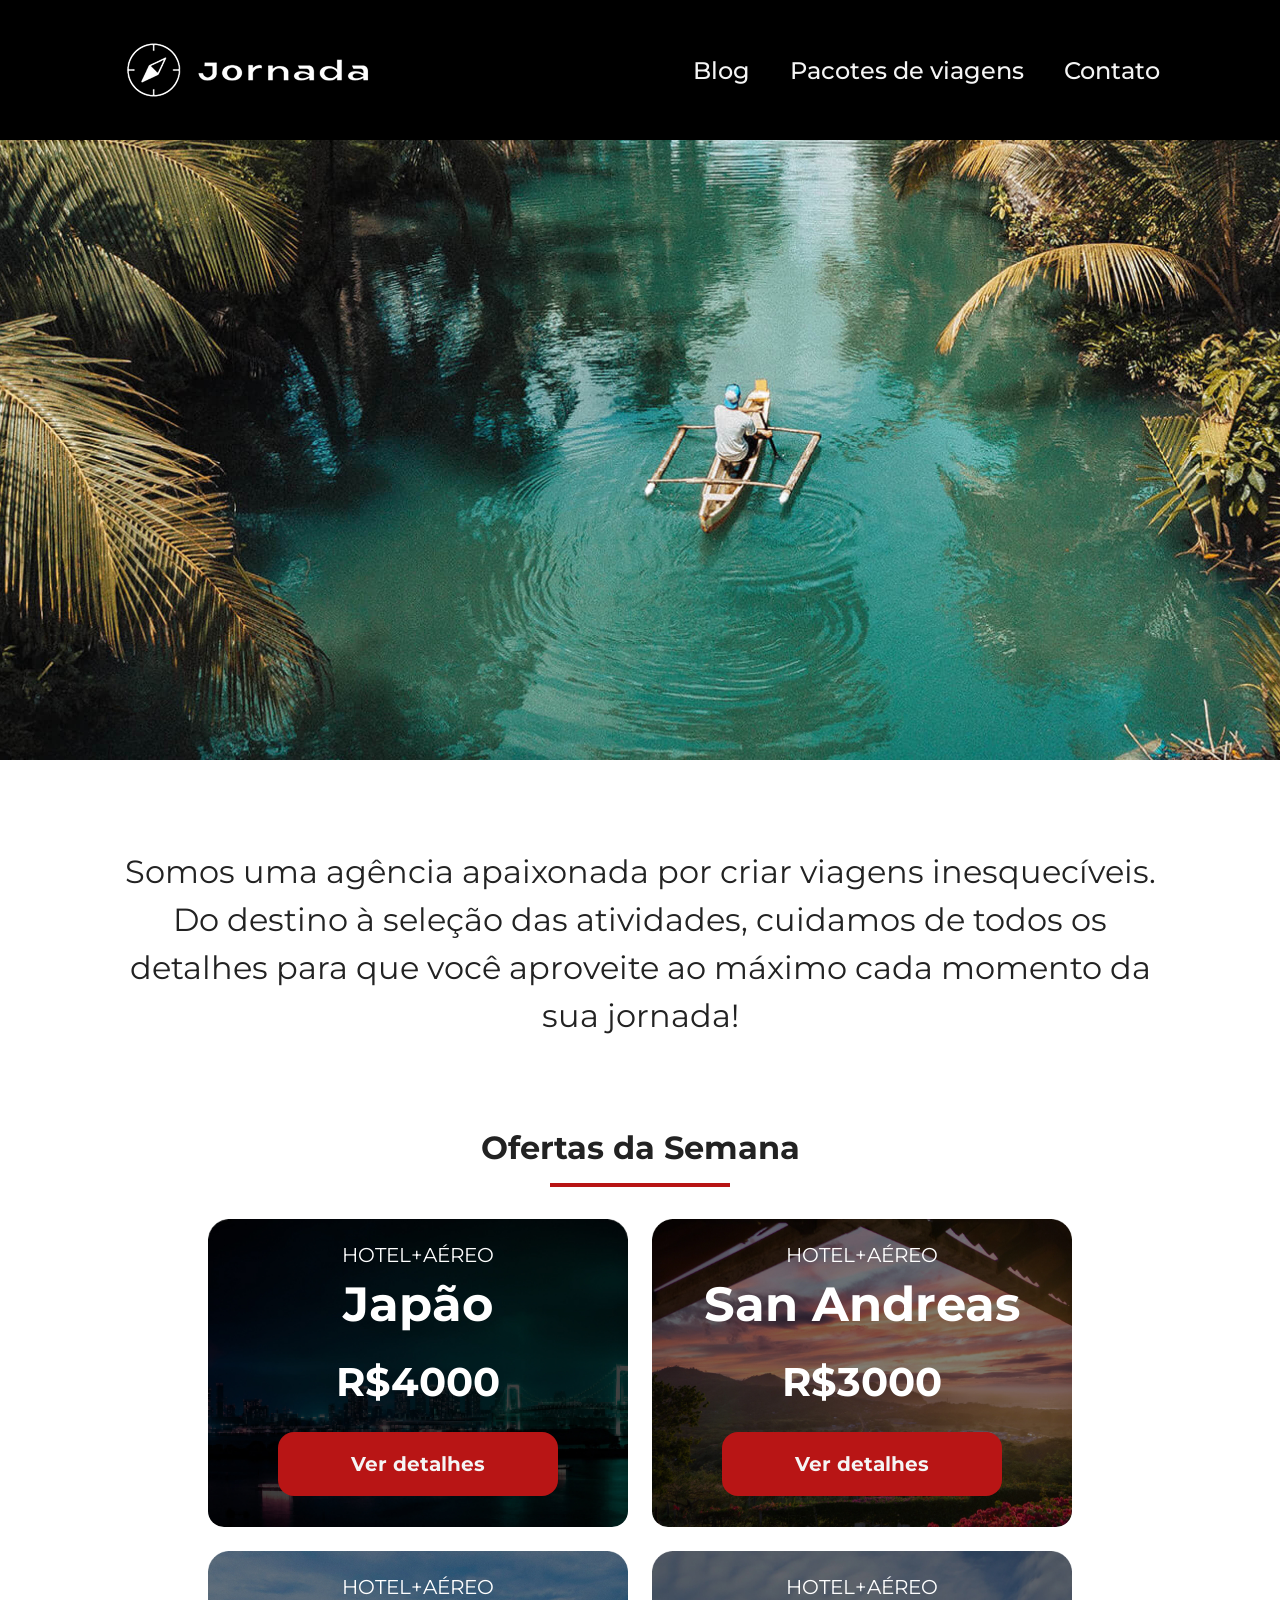
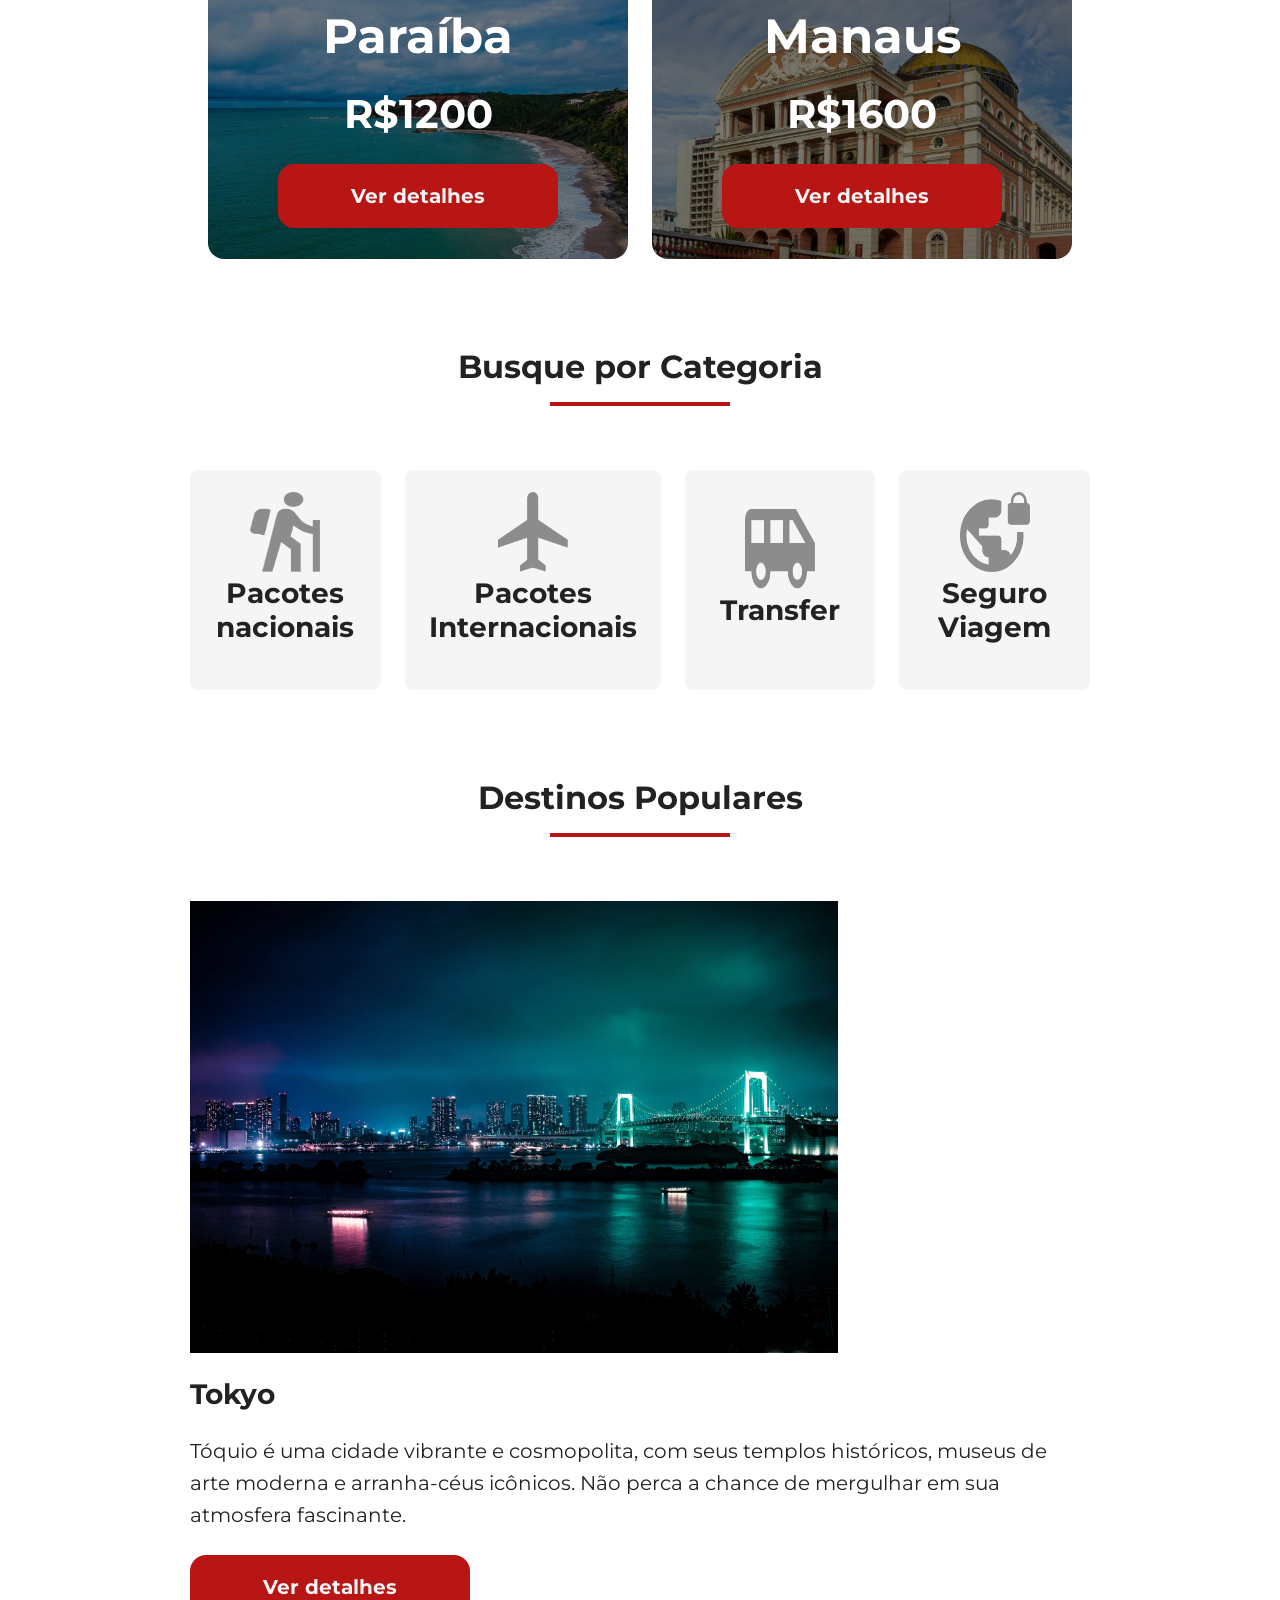
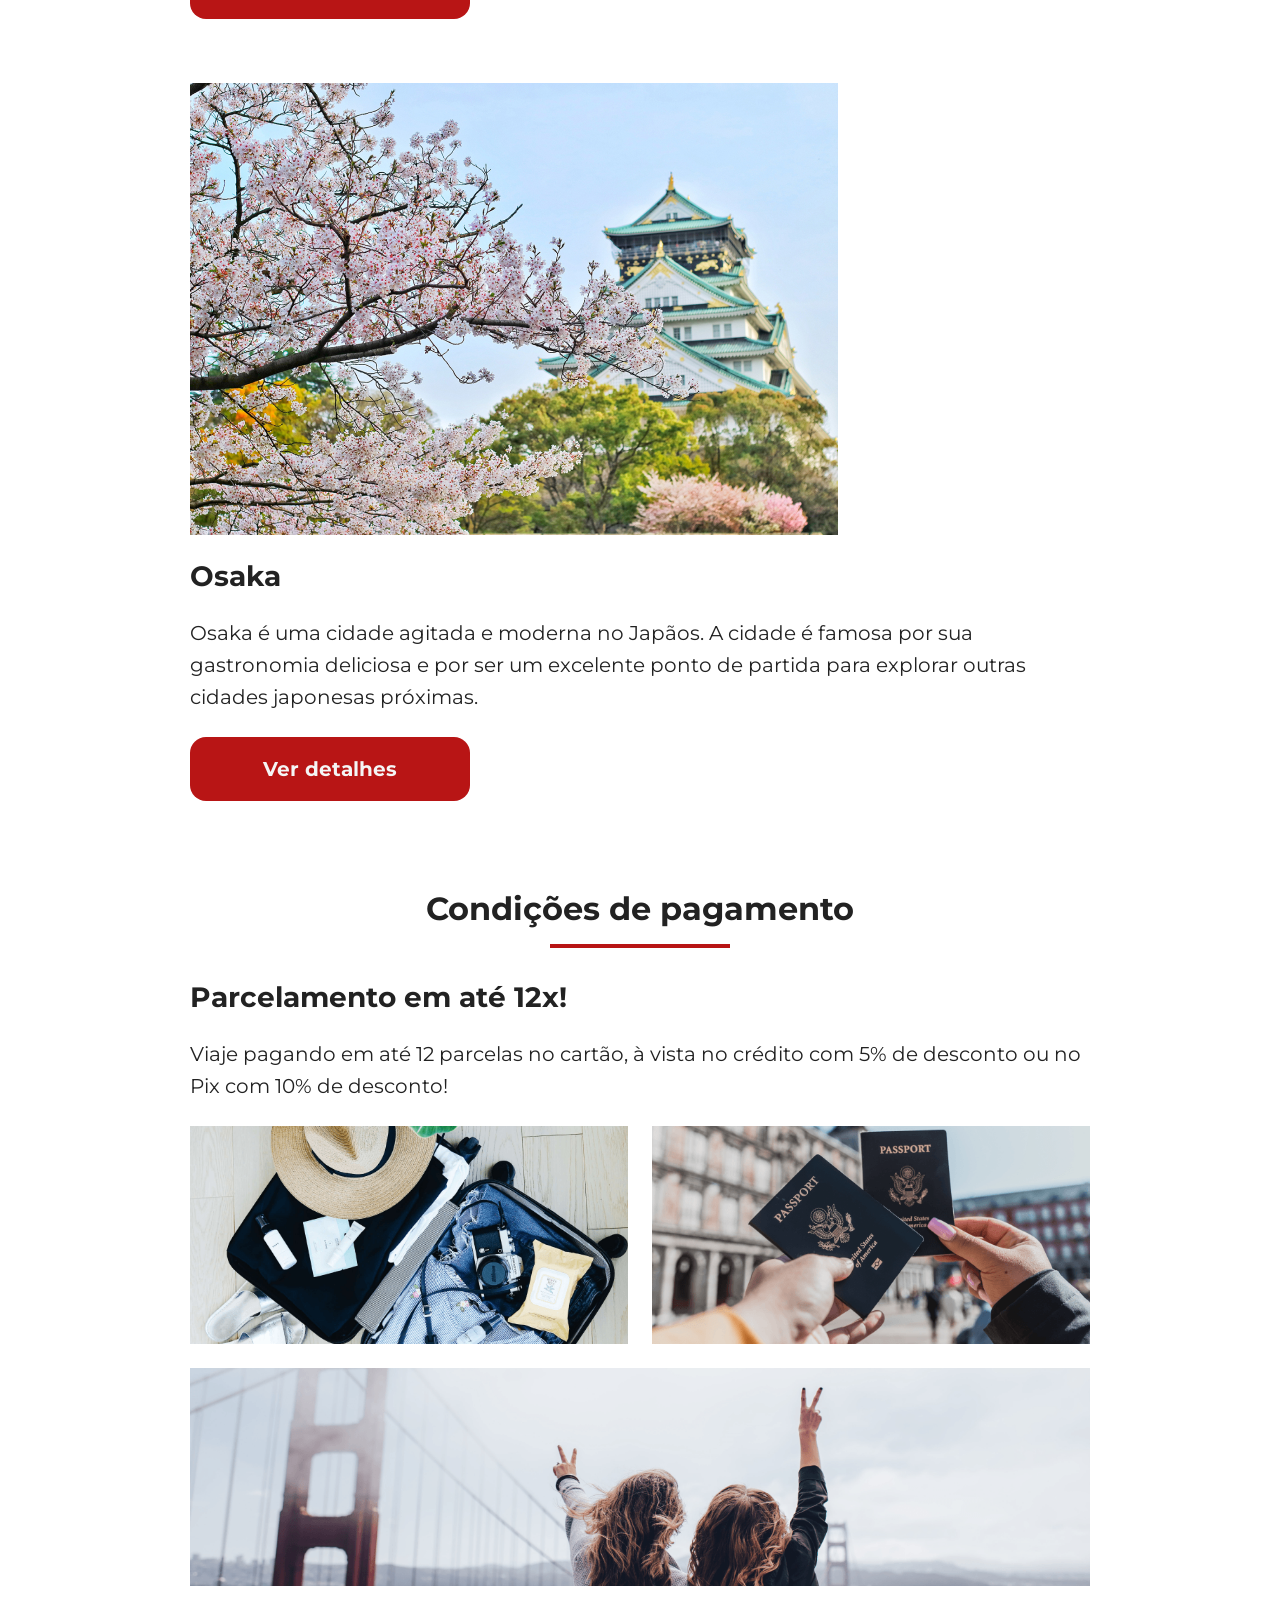
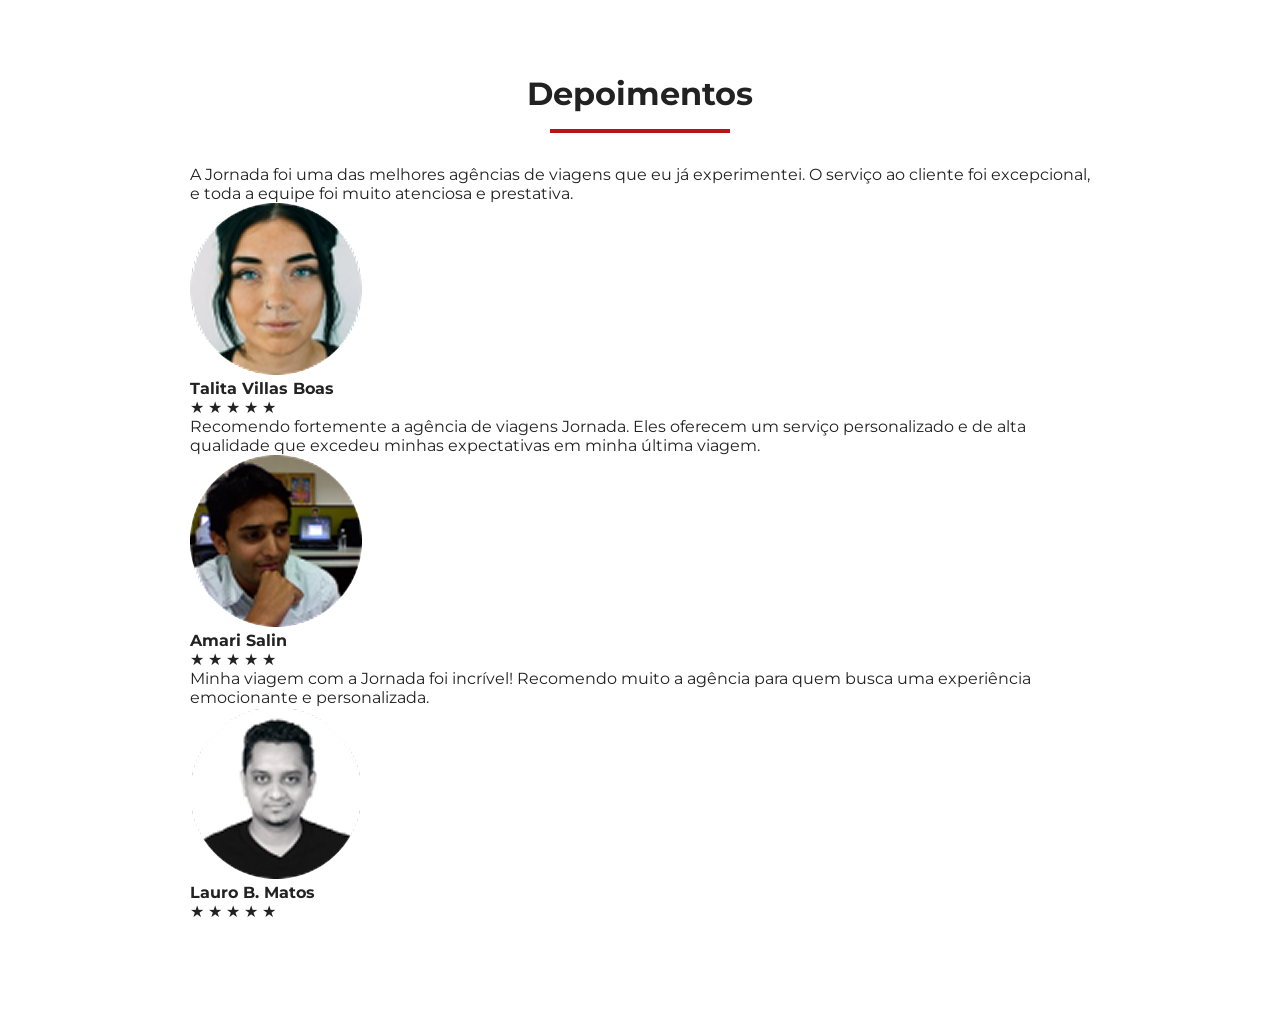
==== index.html @ 2127987b "Adiciona estrutura da secao de feedbacks" ====
<!doctype html>
<html lang="pt-br">
  <head>
    <meta charset="UTF-8" />
    <meta name="viewport" content="width=device-width, initial-scale=1.0" />
    <link rel="stylesheet" href="./css/style.css" />
    <link rel="shortcut icon" href="favico.png" type="image/x-icon" />
    <title>Jornada Viagens</title>
  </head>
  <body>
    <header class="main-header">
      <a class="logo" href="index.html" title="Voltar para página inicial">
        <img
          class="img-mobile"
          src="img/bussola-jornada-branca.png"
          alt="Bussola do logo Jornada Viagens na cor branca"
        />
        <img
          class="img-desktop"
          src="img/bussola-texto-jornada-branca.png"
          alt="Logo Jornada Viagens na cor branca"
        />
      </a>
      <div class="navigation-menu">
        <label for="menu"><img src="img/menu.png" alt="menu" /></label>
        <input type="checkbox" id="menu" hidden />

        <nav>
          <ul class="list-links">
            <li>
              <a href="blog.html" target="_blank" title="Acessar blog">Blog</a>
            </li>
            <li>
              <a
                href="pacotes.html"
                target="_blank"
                title="Acessar pacotes de viagem"
                >Pacotes de viagens</a
              >
            </li>
            <li>
              <a href="contato.html" target="_blank" title="Acessar contato"
                >Contato</a
              >
            </li>
          </ul>
        </nav>
      </div>
    </header>
    <section class="hero">
      <div class="hero-img"></div>
      <h2>
        Somos uma agência apaixonada por criar viagens inesquecíveis. Do destino
        à seleção das atividades, cuidamos de todos os detalhes para que você
        aproveite ao máximo cada momento da sua jornada!
      </h2>
    </section>

    <section class="offers">
      <div class="section-title">
        <h2>Ofertas da Semana</h2>
        <hr />
      </div>
      <div class="offers-cards">
        <article class="card japao">
          <header>
            <p>HOTEL+AÉREO</p>
            <h3>
              Japão <br />
              <span>R$4000</span>
            </h3>
          </header>
          <footer>
            <a href="#" class="button">Ver detalhes</a>
          </footer>
        </article>

        <article class="card san-andreas">
          <header>
            <p>HOTEL+AÉREO</p>
            <h3>
              San Andreas <br />
              <span>R$3000</span>
            </h3>
          </header>
          <footer>
            <a href="#" class="button">Ver detalhes</a>
          </footer>
        </article>

        <article class="card paraiba">
          <header>
            <p>HOTEL+AÉREO</p>
            <h3>
              Paraíba <br />
              <span>R$1200</span>
            </h3>
          </header>
          <footer>
            <a href="#" class="button">Ver detalhes</a>
          </footer>
        </article>

        <article class="card manaus">
          <header>
            <p>HOTEL+AÉREO</p>
            <h3>
              Manaus <br />
              <span>R$1600</span>
            </h3>
          </header>
          <footer>
            <a href="#" class="button">Ver detalhes</a>
          </footer>
        </article>
      </div>
    </section>

    <section class="categories">
      <div class="section-title">
        <h2>Busque por Categoria</h2>
        <hr />
      </div>
      <div class="categories-cards">
        <div class="card-category">
          <a href="#">
            <img
              src="img/traveler-card.png"
              alt="Icone de uma pessoa viajante"
            />
            <h3 class="content-title">Pacotes nacionais</h3>
          </a>
        </div>

        <div class="card-category">
          <a href="#">
            <img src="img/airplane-card.png" alt="Icone de um avião" />
            <h3 class="content-title">Pacotes Internacionais</h3>
          </a>
        </div>

        <div class="card-category">
          <a href="#">
            <img src="img/bus-card.png" alt="Icone de um onibus" />
            <h3 class="content-title">Transfer</h3>
          </a>
        </div>

        <div class="card-category">
          <a href="#">
            <img src="img/world-card.png" alt="Icone do mundo" />
            <h3 class="content-title">Seguro Viagem</h3>
          </a>
        </div>
      </div>
    </section>

    <section class="destinations">
      <div class="section-title">
        <h2>Destinos Populares</h2>
        <hr />
      </div>
      <div class="destinations-items">
        <article class="item tokyo">
          <header>
            <div class="img-item tokyo"></div>
            <h4 class="content-title">Tokyo</h4>
          </header>
          <p class="content-text">
            Tóquio é uma cidade vibrante e cosmopolita, com seus templos
            históricos, museus de arte moderna e arranha-céus icônicos. Não
            perca a chance de mergulhar em sua atmosfera fascinante.
          </p>
          <footer>
            <a
              href="#"
              class="button"
              target="_blank"
              title="Veja mais detalhes do destino Tokyo"
              >Ver detalhes</a
            >
          </footer>
        </article>
        <article class="item osaka">
          <header>
            <div class="img-item osaka"></div>
            <h4 class="content-title">Osaka</h4>
          </header>
          <p class="content-text">
            Osaka é uma cidade agitada e moderna no Japãos. A cidade é famosa
            por sua gastronomia deliciosa e por ser um excelente ponto de
            partida para explorar outras cidades japonesas próximas.
          </p>
          <footer>
            <a
              href="#"
              class="button"
              target="_blank"
              title="Veja mais detalhes do destino Osaka"
              >Ver detalhes</a
            >
          </footer>
        </article>
      </div>
    </section>

    <section class="payments">
      <div class="section-title">
        <h2>Condições de pagamento</h2>
        <hr />
      </div>
      <div class="content-container">
        <div class="text-content">
          <h3 class="content-title">Parcelamento em até 12x!</h3>
          <p class="content-text">
            Viaje pagando em até 12 parcelas no cartão, à vista no crédito com
            5% de desconto ou no Pix com 10% de desconto!
          </p>
        </div>
        <div class="image-gallery">
          <div class="image first"></div>
          <div class="image second"></div>
          <div class="image third colspan-2"></div>
        </div>
      </div>
    </section>

    <section class="testimonials">
      <div class="section-title">
        <h2>Depoimentos</h2>
        <hr />
      </div>
      <div class="testimonial-container">
        <article>
          <header>
            <p>
              A Jornada foi uma das melhores agências de viagens que eu já
              experimentei. O serviço ao cliente foi excepcional, e toda a
              equipe foi muito atenciosa e prestativa.
            </p>
          </header>
          <footer>
            <img src="img/avatar-talita.png" alt="Imagem de perfil da cliente Talita Villas Boas" />
            <div class="profile-content">
              <h4>Talita Villas Boas</h4>
              <div class="rating">
                <span class="star">&#9733</span> <!--O unicode vai funcionar como uma fonte-->
                <span class="star">&#9733</span>
                <span class="star">&#9733</span>
                <span class="star">&#9733</span>
                <span class="star">&#9733</span>
              </div>
            </div>
          </footer>
        </article>
        <article>
          <header>
            <p>
              Recomendo fortemente a agência de viagens Jornada. Eles oferecem um serviço personalizado e de alta qualidade que excedeu minhas expectativas em minha última viagem.
            </p>
          </header>
          <footer>
            <img src="img/avatar-amari.png" alt="Imagem de perfil do cliente Amari Salin" />
            <div class="profile-content">
              <h4>Amari Salin</h4>
              <div class="rating">
                <span class="star">&#9733</span> 
                <span class="star">&#9733</span>
                <span class="star">&#9733</span>
                <span class="star">&#9733</span>
                <span class="star">&#9733</span>
              </div>
            </div>
          </footer>
        </article>
        <article>
          <header>
            <p>
              Minha viagem com a Jornada foi incrível! Recomendo muito a agência para quem busca uma experiência emocionante e personalizada.
            </p>
          </header>
          <footer>
            <img src="img/avatar-lauro.png" alt="Imagem de perfil do cliente Lauro B. Matos" />
            <div class="profile-content">
              <h4>Lauro B. Matos</h4>
              <div class="rating">
                <span class="star">&#9733</span> 
                <span class="star">&#9733</span>
                <span class="star">&#9733</span>
                <span class="star">&#9733</span>
                <span class="star">&#9733</span>
              </div>
            </div>
          </footer>
        </article>
      </div>
    </section>
  </body>
</html>
---- css/style.css ----
@import url(global.css);
@import url(header.css);
@import url(hero.css);
@import url(offers.css);
@import url(categories.css);
@import url(destinations.css);
@import url(payments.css);
@import url(testimonials.css);
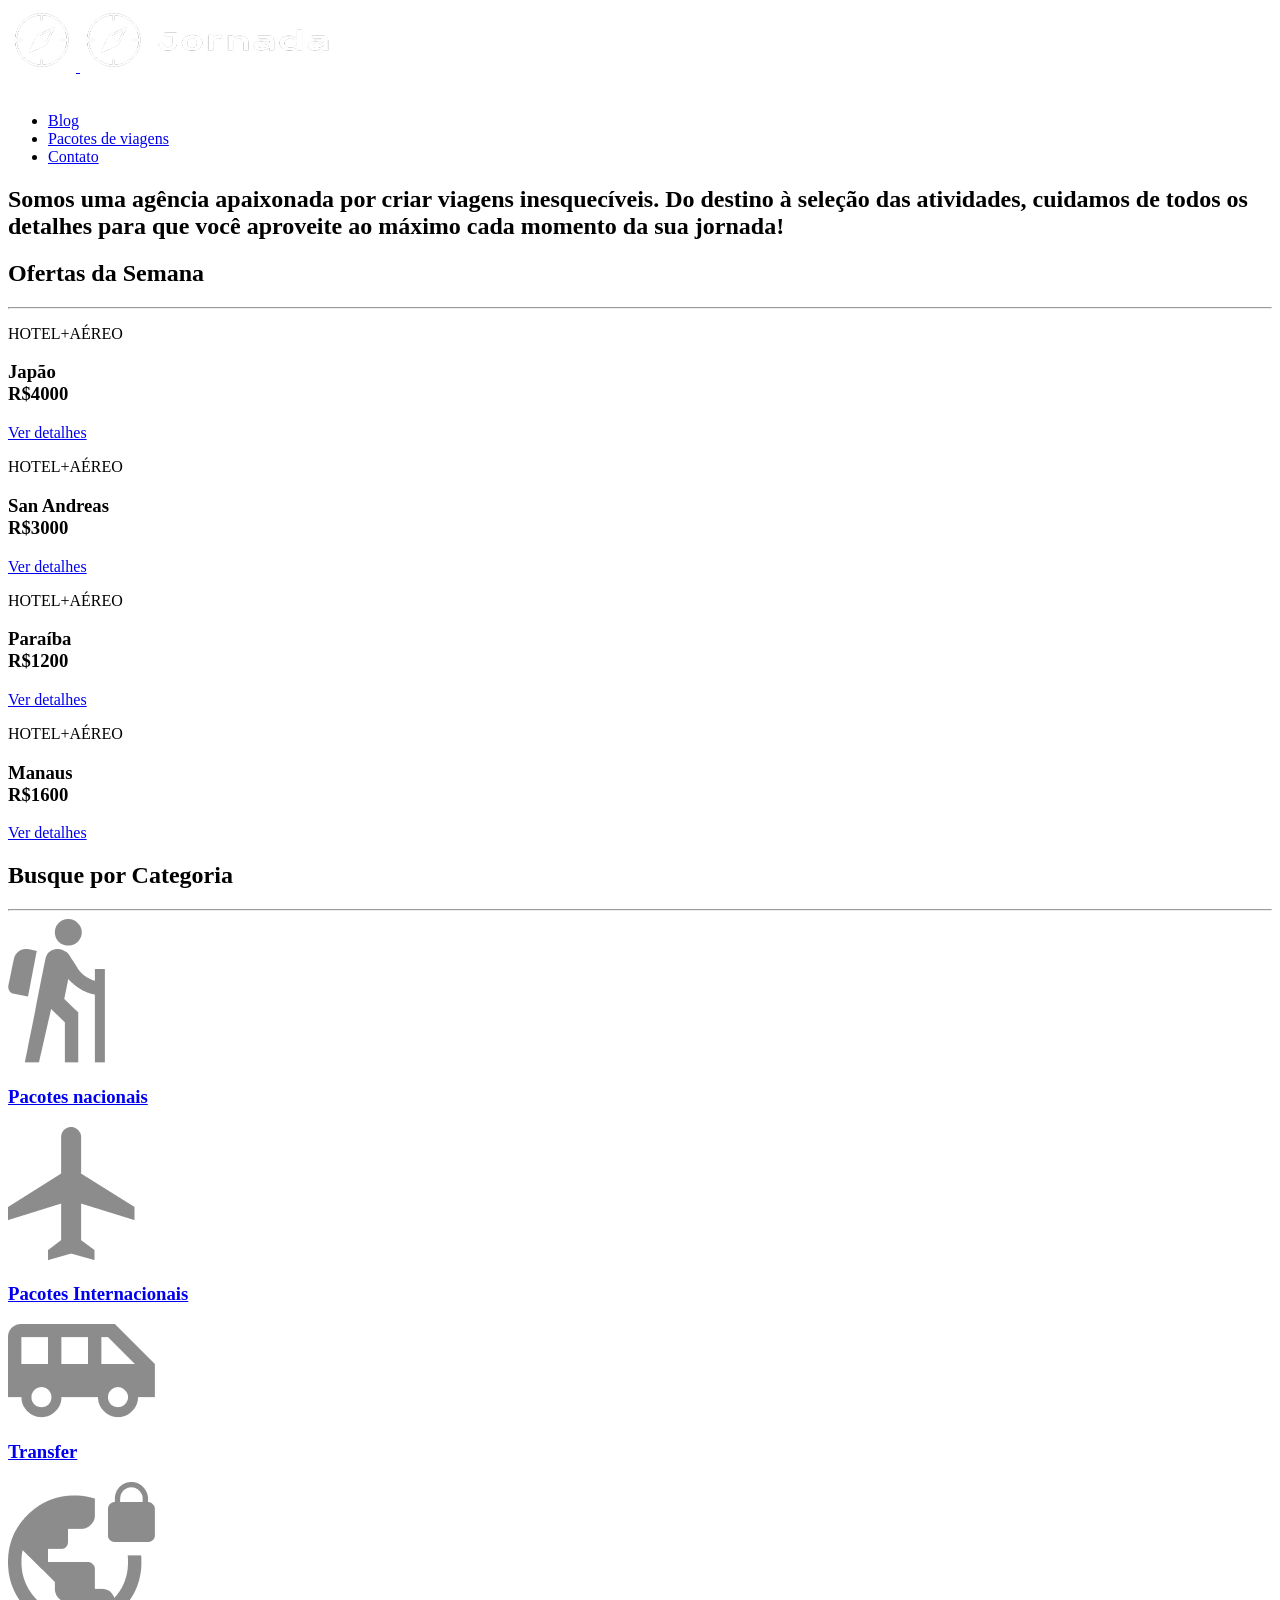
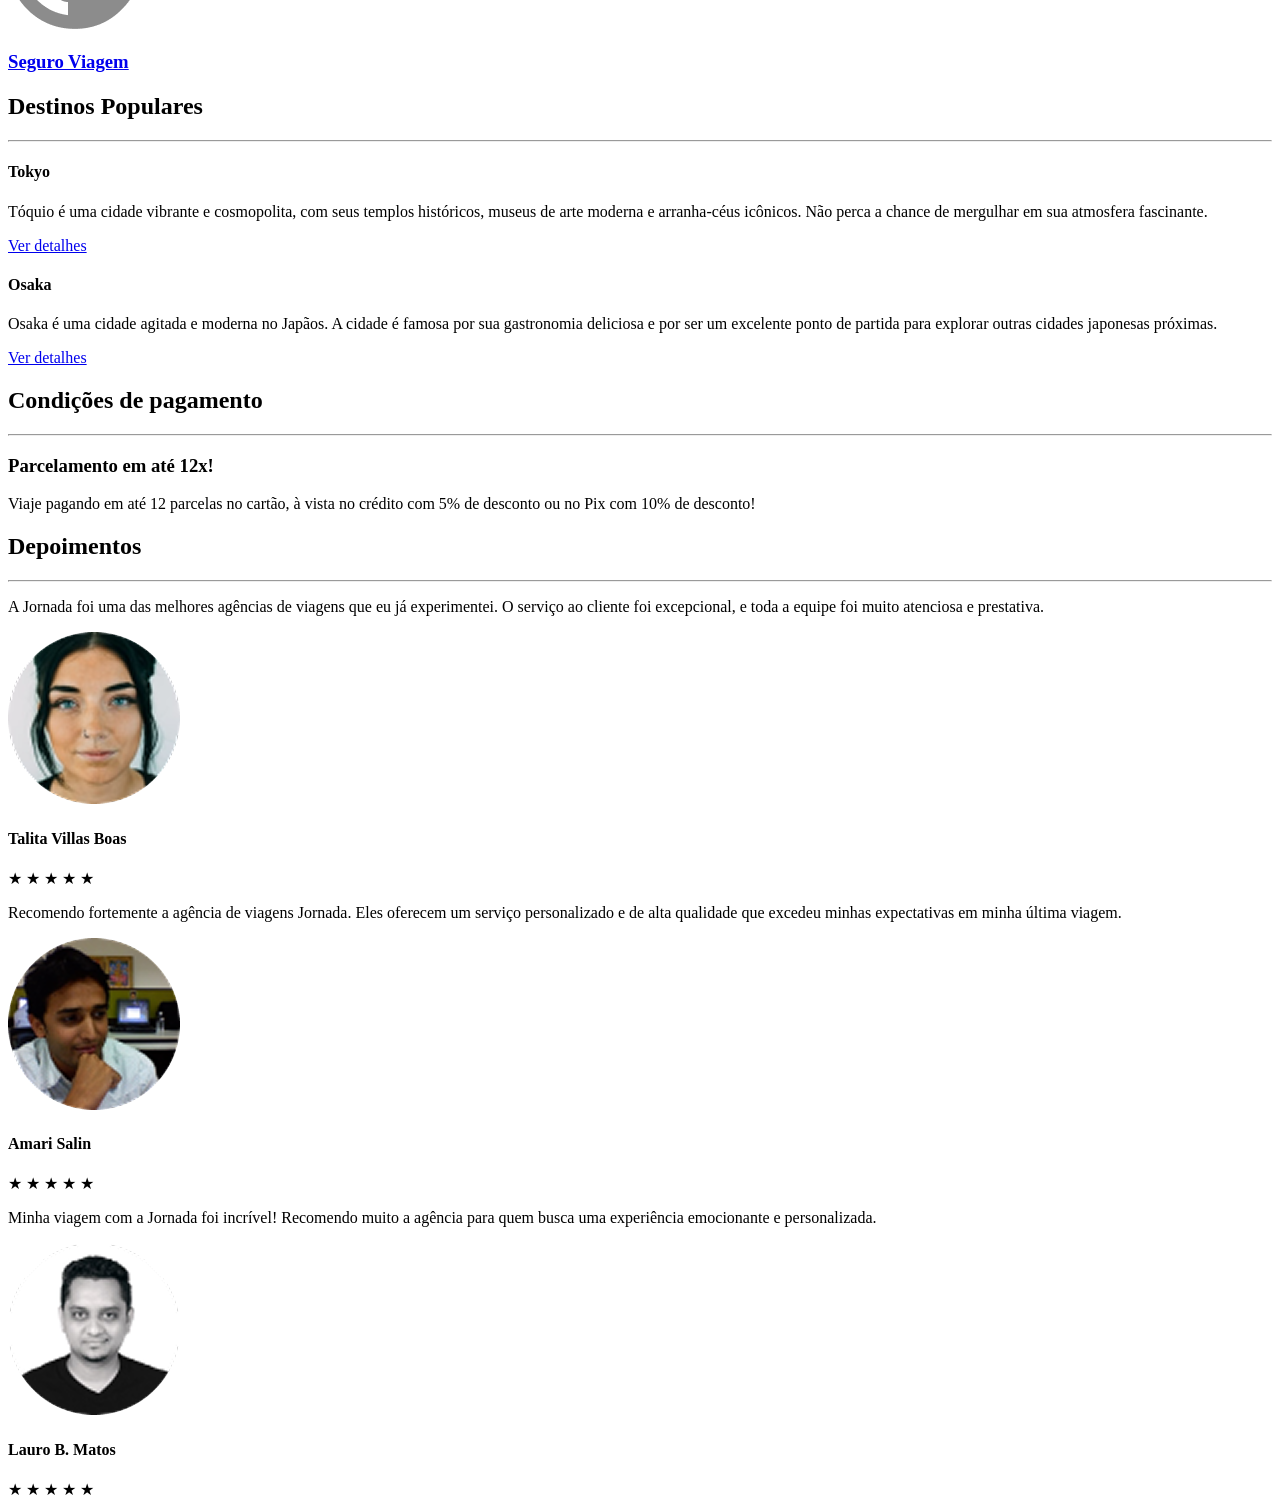
==== commit 2c40b482: "Adiciona bottom hero" ====
--- a/index.html
+++ b/index.html
@@ -295,5 +295,12 @@
         </article>
       </div>
     </section>
+    <section class="bottom-hero">
+      <div class="hero-img">
+      </div>
+    </section>
+    <footer>
+
+    </footer>
   </body>
 </html>
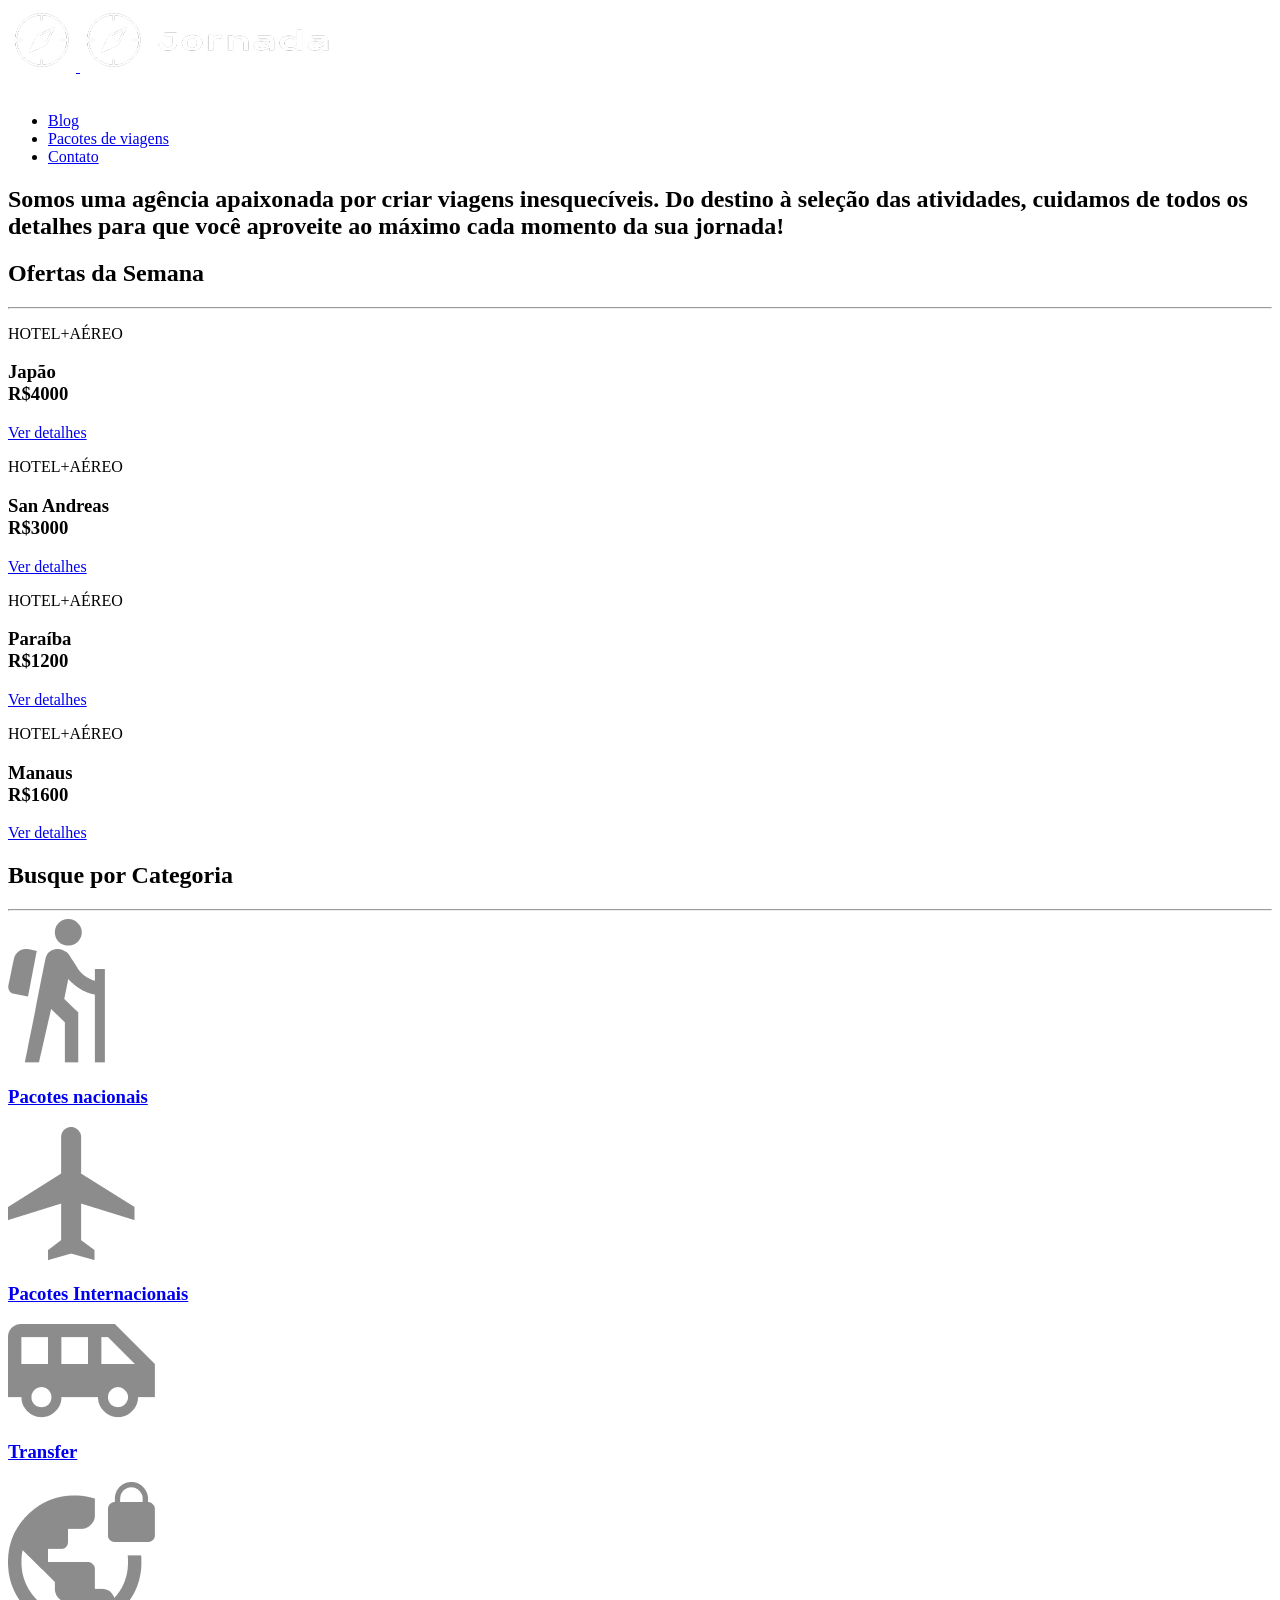
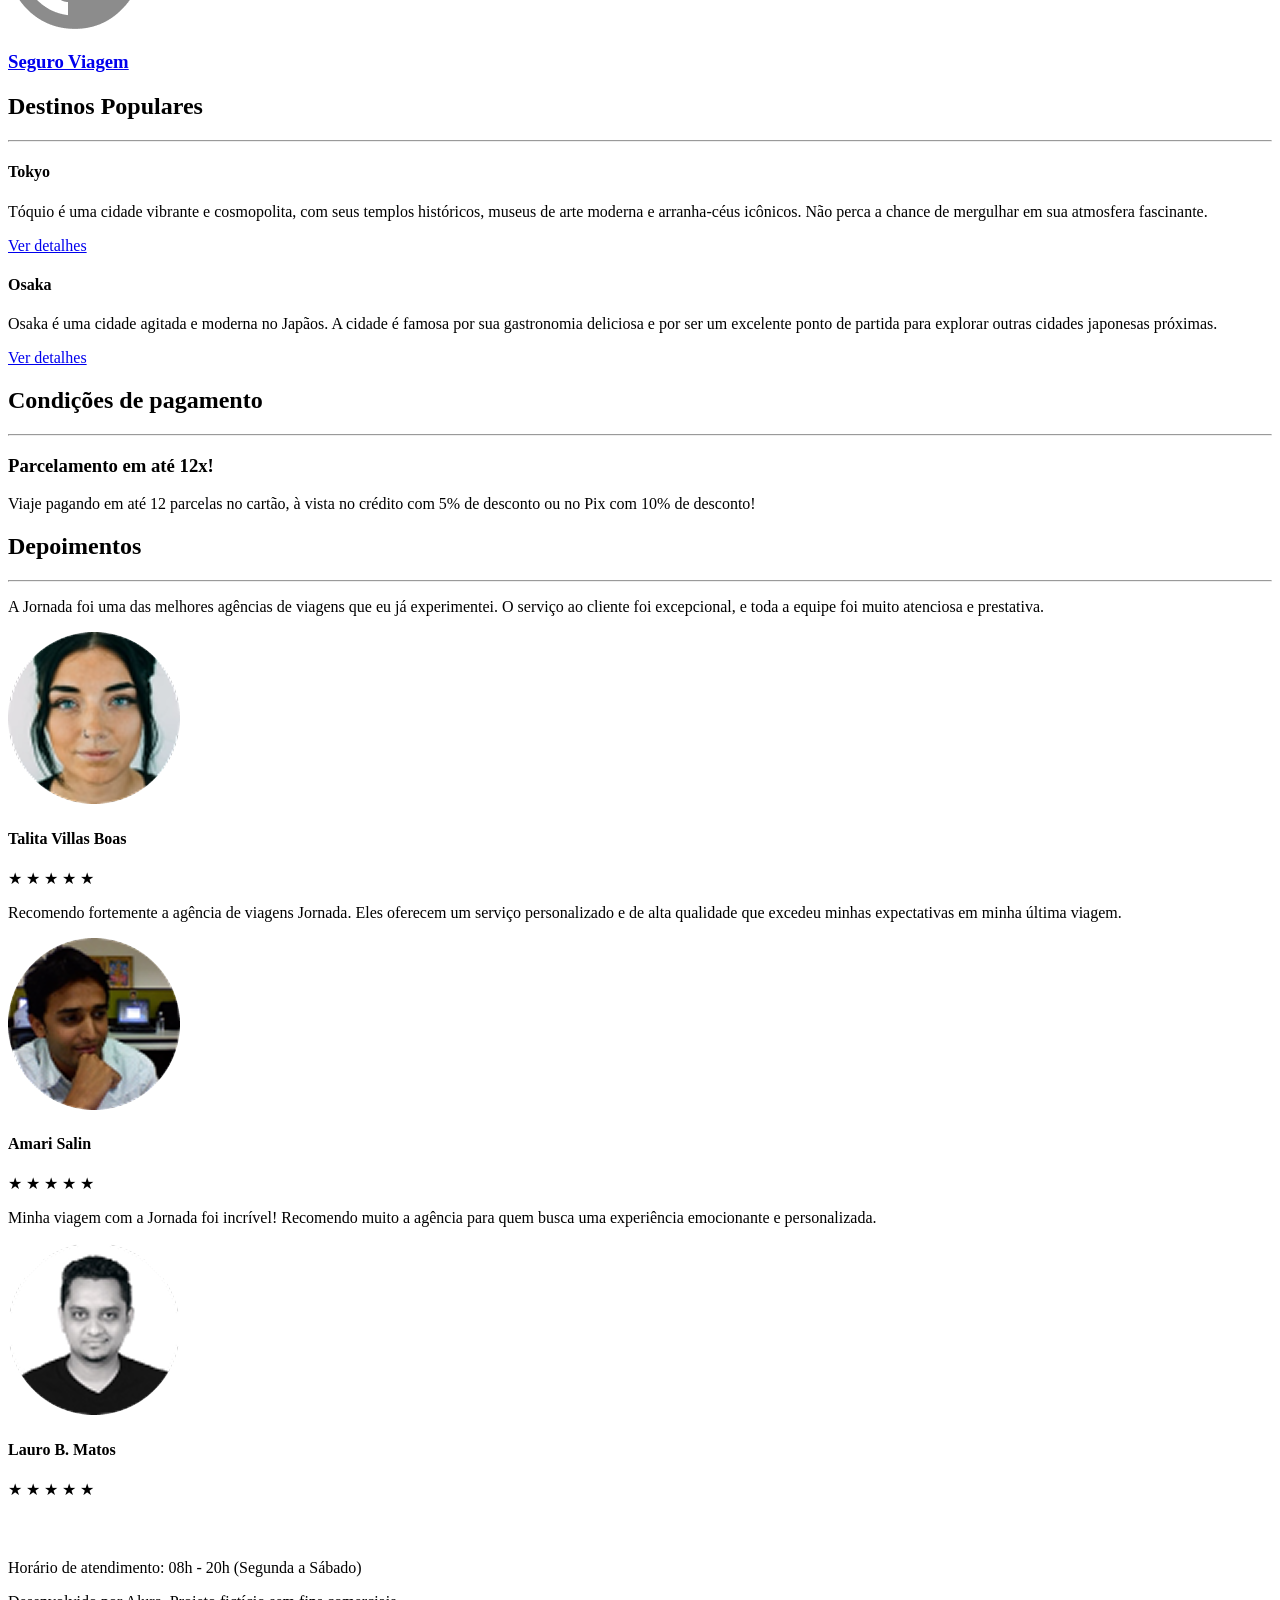
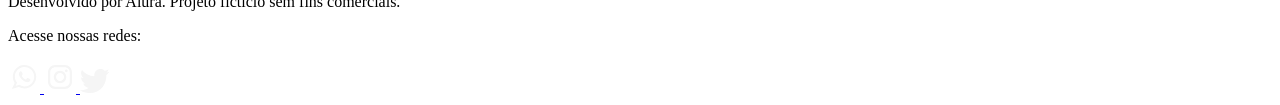
==== commit a2a02a9d: "Adiciona estrutura do footer principal" ====
--- a/index.html
+++ b/index.html
@@ -299,8 +299,24 @@
       <div class="hero-img">
       </div>
     </section>
-    <footer>
-
+    <footer class="main-footer">
+      <div class="footer-content">
+        <img src="img/logo-footer.png" alt="Logo completa do site Jornada Viagens">
+        <p>Horário de atendimento: 08h - 20h (Segunda a Sábado)</p>
+        <p>Desenvolvido por Alura. Projeto fictício sem fins comerciais.</p>
+      </div>
+      <div class="footer-social">
+        <p>Acesse nossas redes:</p>
+        <a href="#" target="_blank" title="Entre em contato através do whatsapp">
+          <img src="img/icon-whatsapp.svg" alt="icone do whatsapp na cor branca">
+        </a>
+        <a href="#" target="_blank" title="Acesse o instagram do Jornada Viagens">
+          <img src="img/icon-instagram.svg" alt="icone do instagram na cor branca">
+        </a>
+        <a href="#" target="_blank" title="Acesse o twitter do Jornada Viagens">
+          <img src="img/icon-twitter.svg" alt="icone do twitter na cor branca">
+        </a>
+      </div>
     </footer>
   </body>
 </html>
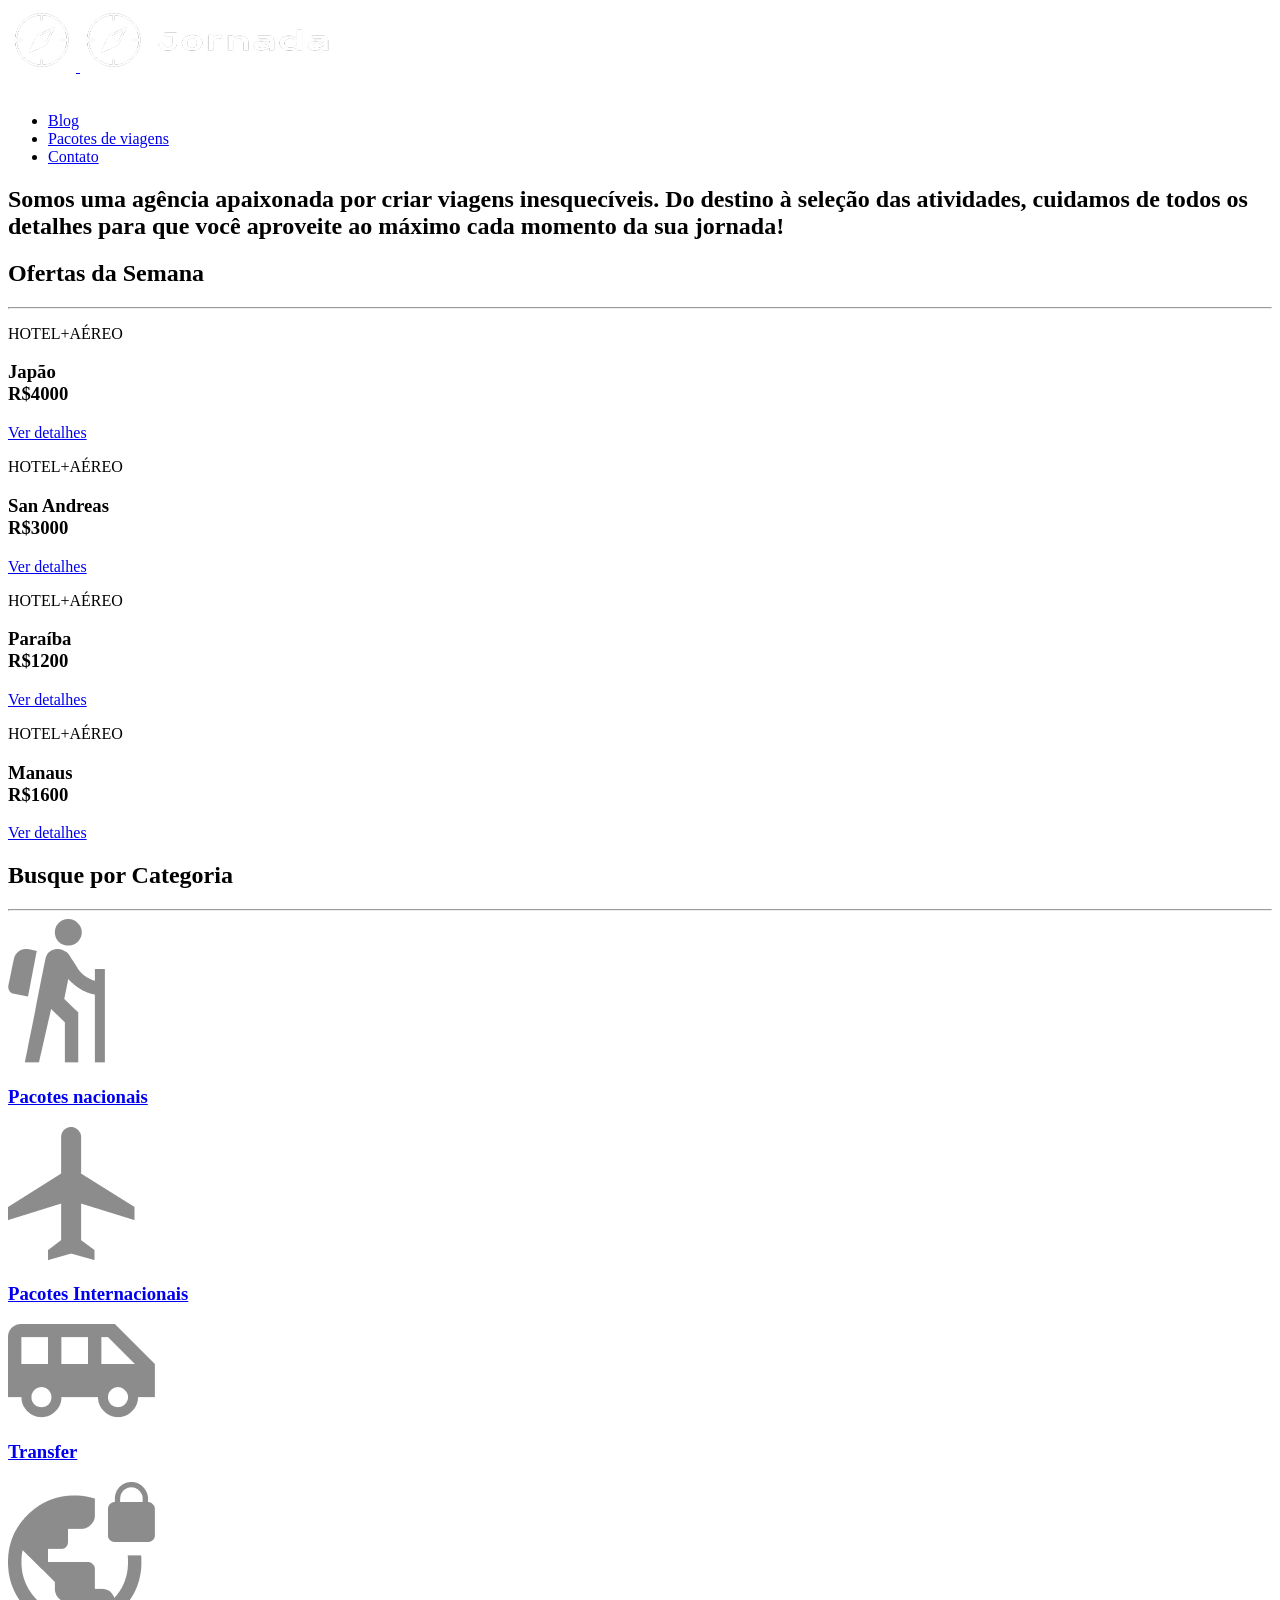
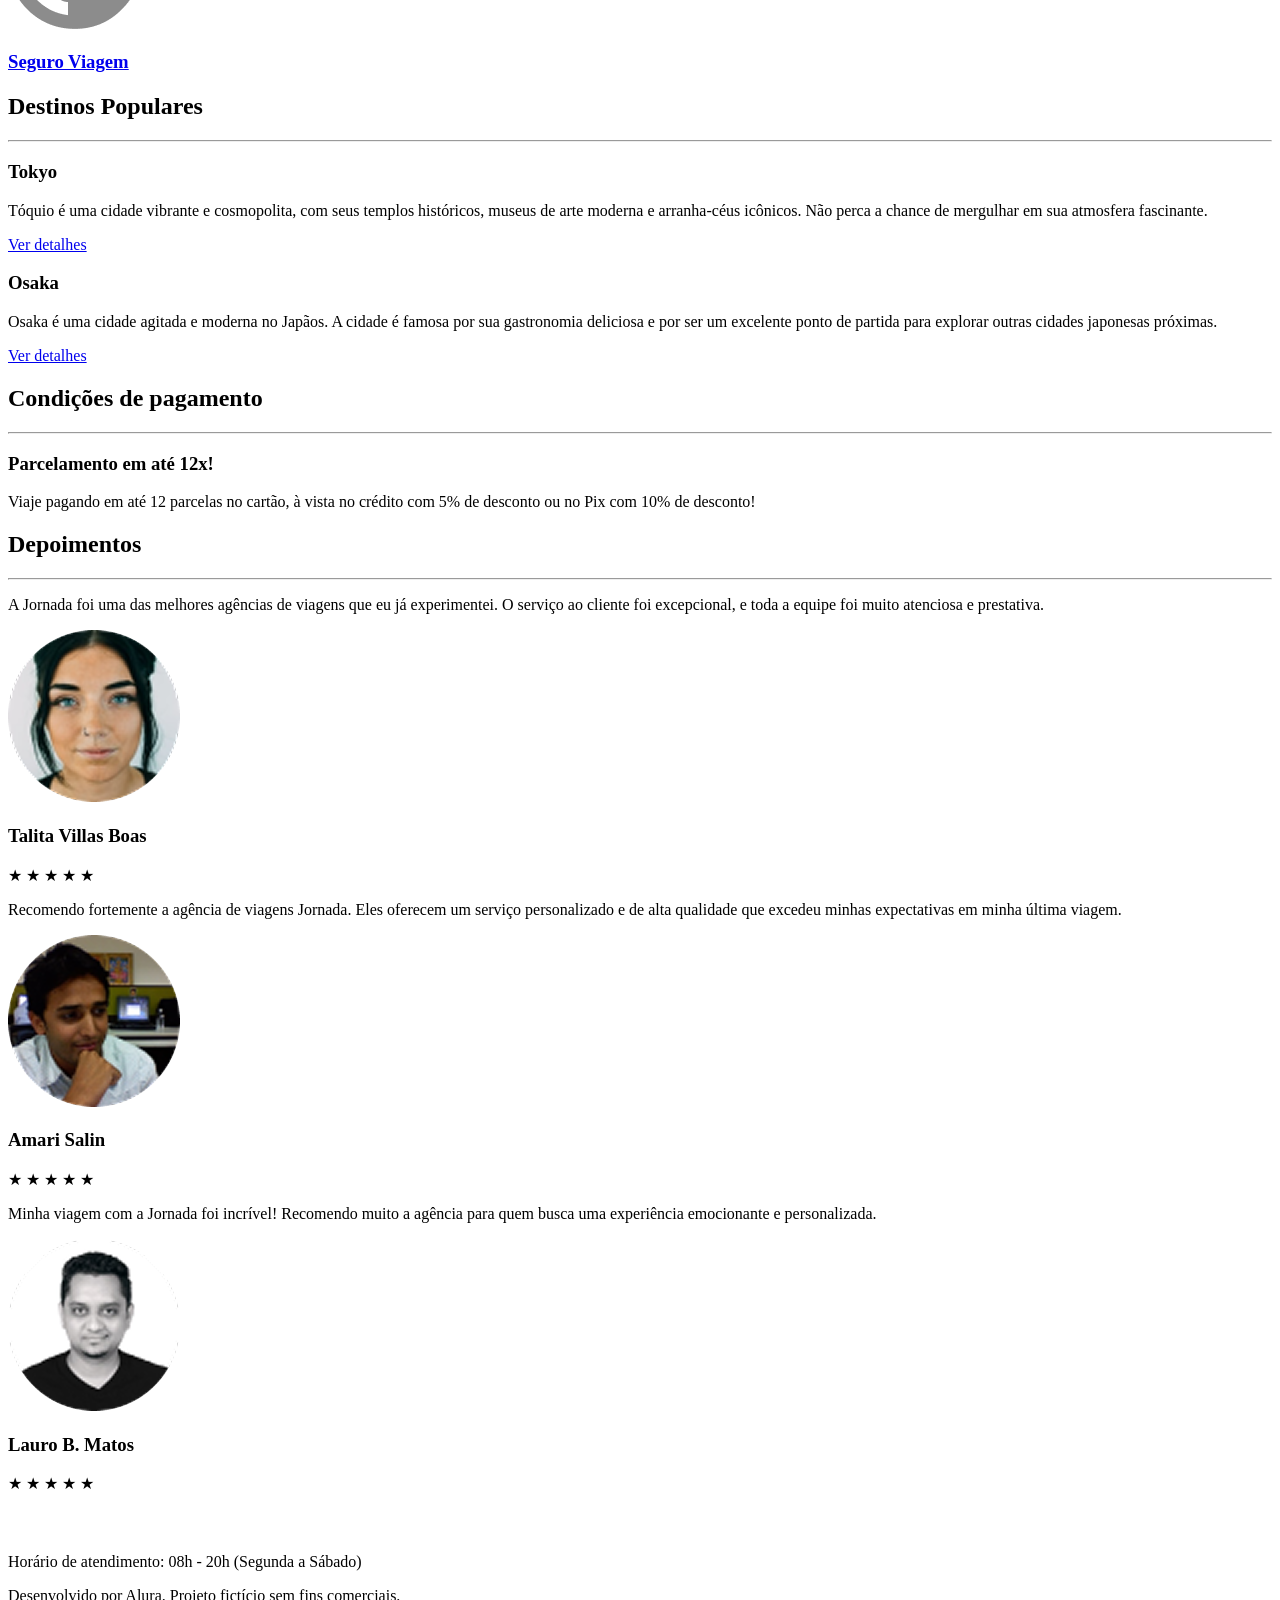
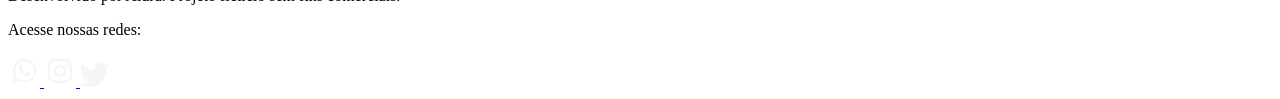
==== commit e8693806: "Adiciona melhorias de acessibilidade" ====
--- a/index.html
+++ b/index.html
@@ -8,7 +8,7 @@
     <title>Jornada Viagens</title>
   </head>
   <body>
-    <header class="main-header">
+    <header class="main-header" role="banner">
       <a class="logo" href="index.html" title="Voltar para página inicial">
         <img
           class="img-mobile"
@@ -25,7 +25,7 @@
         <label for="menu"><img src="img/menu.png" alt="menu" /></label>
         <input type="checkbox" id="menu" hidden />
 
-        <nav>
+        <nav role="navigation">
           <ul class="list-links">
             <li>
               <a href="blog.html" target="_blank" title="Acessar blog">Blog</a>
@@ -164,7 +164,7 @@
         <article class="item tokyo">
           <header>
             <div class="img-item tokyo"></div>
-            <h4 class="content-title">Tokyo</h4>
+            <h3 class="content-title">Tokyo</h3>
           </header>
           <p class="content-text">
             Tóquio é uma cidade vibrante e cosmopolita, com seus templos
@@ -184,7 +184,7 @@
         <article class="item osaka">
           <header>
             <div class="img-item osaka"></div>
-            <h4 class="content-title">Osaka</h4>
+            <h3 class="content-title">Osaka</h3>
           </header>
           <p class="content-text">
             Osaka é uma cidade agitada e moderna no Japãos. A cidade é famosa
@@ -242,7 +242,7 @@
           <footer>
             <img src="img/avatar-talita.png" alt="Imagem de perfil da cliente Talita Villas Boas" />
             <div class="profile-content">
-              <h4>Talita Villas Boas</h4>
+              <h3>Talita Villas Boas</h3>
               <div class="rating">
                 <span class="star">&#9733</span> <!--O unicode vai funcionar como uma fonte-->
                 <span class="star">&#9733</span>
@@ -262,7 +262,7 @@
           <footer>
             <img src="img/avatar-amari.png" alt="Imagem de perfil do cliente Amari Salin" />
             <div class="profile-content">
-              <h4>Amari Salin</h4>
+              <h3>Amari Salin</h3>
               <div class="rating">
                 <span class="star">&#9733</span> 
                 <span class="star">&#9733</span>
@@ -282,7 +282,7 @@
           <footer>
             <img src="img/avatar-lauro.png" alt="Imagem de perfil do cliente Lauro B. Matos" />
             <div class="profile-content">
-              <h4>Lauro B. Matos</h4>
+              <h3>Lauro B. Matos</h3>
               <div class="rating">
                 <span class="star">&#9733</span> 
                 <span class="star">&#9733</span>
@@ -307,13 +307,13 @@
       </div>
       <div class="footer-social">
         <p>Acesse nossas redes:</p>
-        <a href="#" target="_blank" title="Entre em contato através do whatsapp">
+        <a href="#" class="icon-social" target="_blank" title="Entre em contato através do whatsapp">
           <img src="img/icon-whatsapp.svg" alt="icone do whatsapp na cor branca">
         </a>
-        <a href="#" target="_blank" title="Acesse o instagram do Jornada Viagens">
+        <a href="#" class="icon-social" target="_blank" title="Acesse o instagram do Jornada Viagens">
           <img src="img/icon-instagram.svg" alt="icone do instagram na cor branca">
         </a>
-        <a href="#" target="_blank" title="Acesse o twitter do Jornada Viagens">
+        <a href="#" class="icon-social" target="_blank" title="Acesse o twitter do Jornada Viagens">
           <img src="img/icon-twitter.svg" alt="icone do twitter na cor branca">
         </a>
       </div>
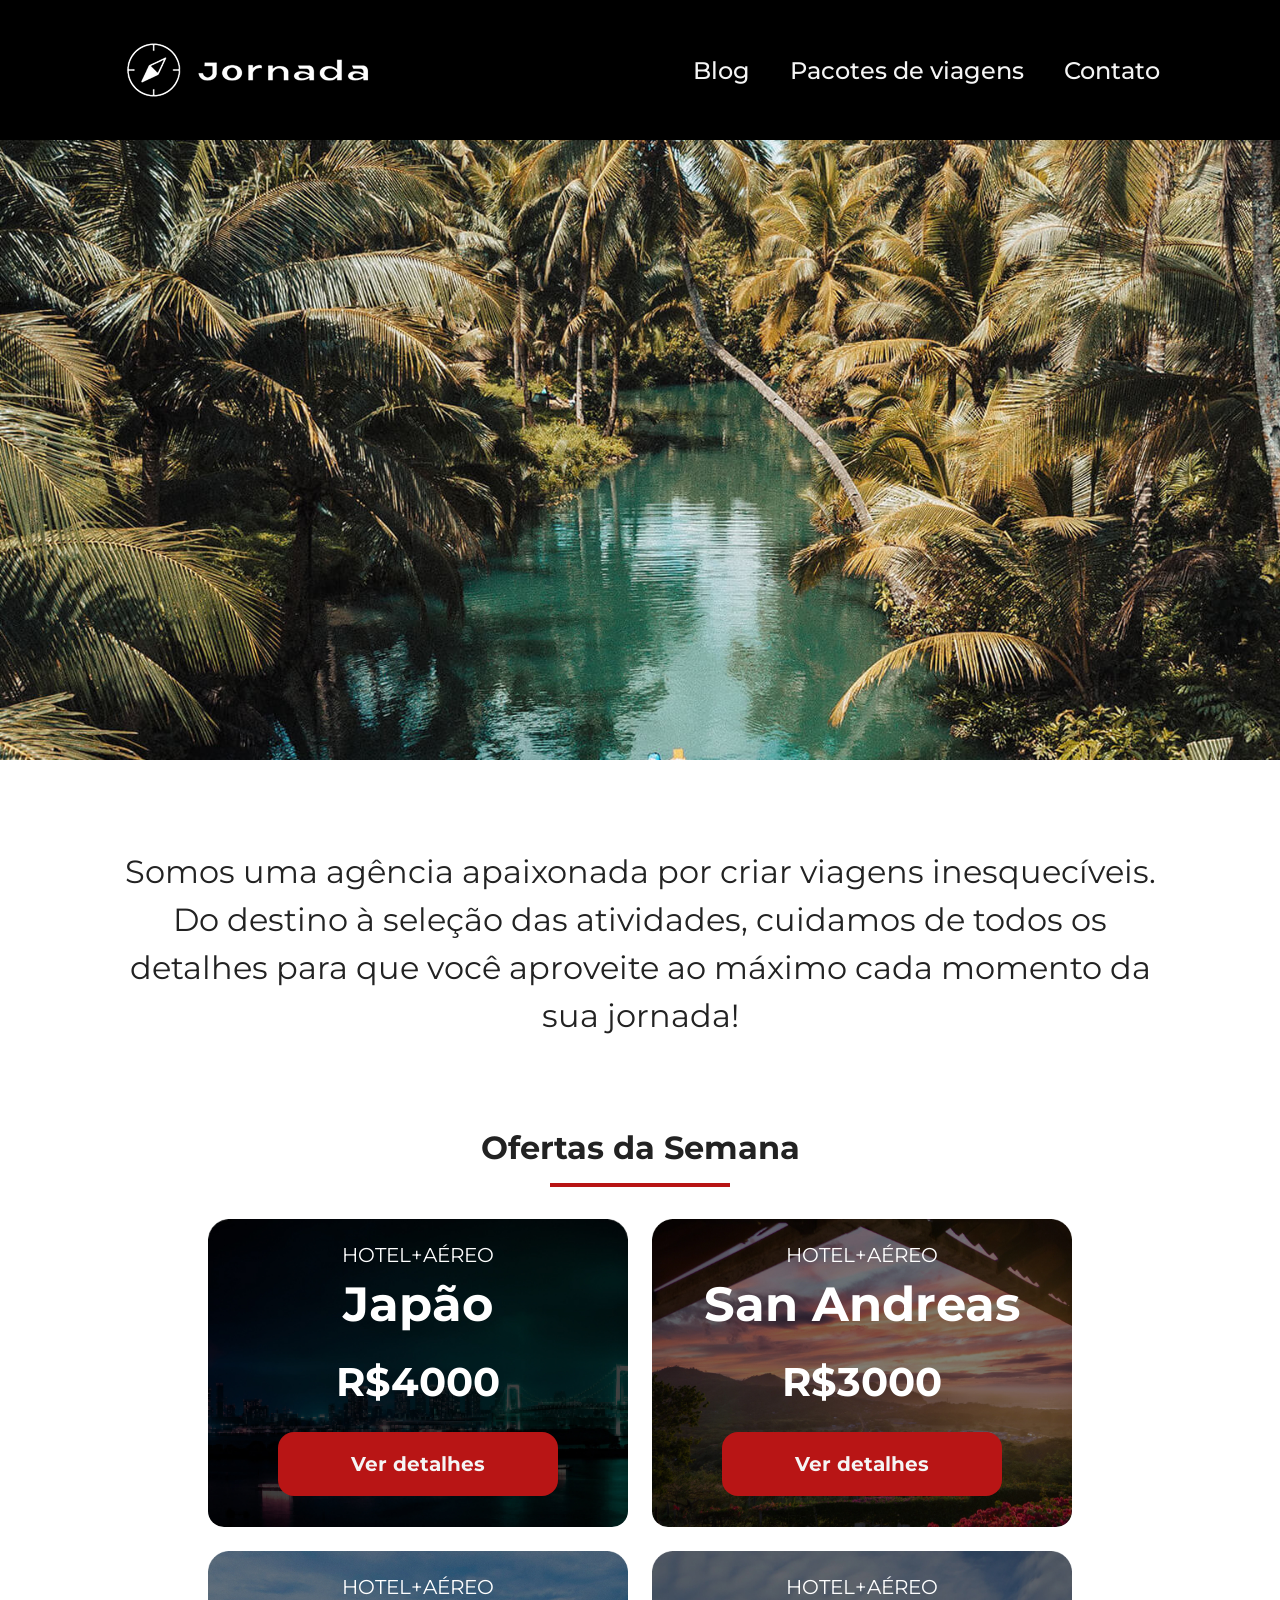
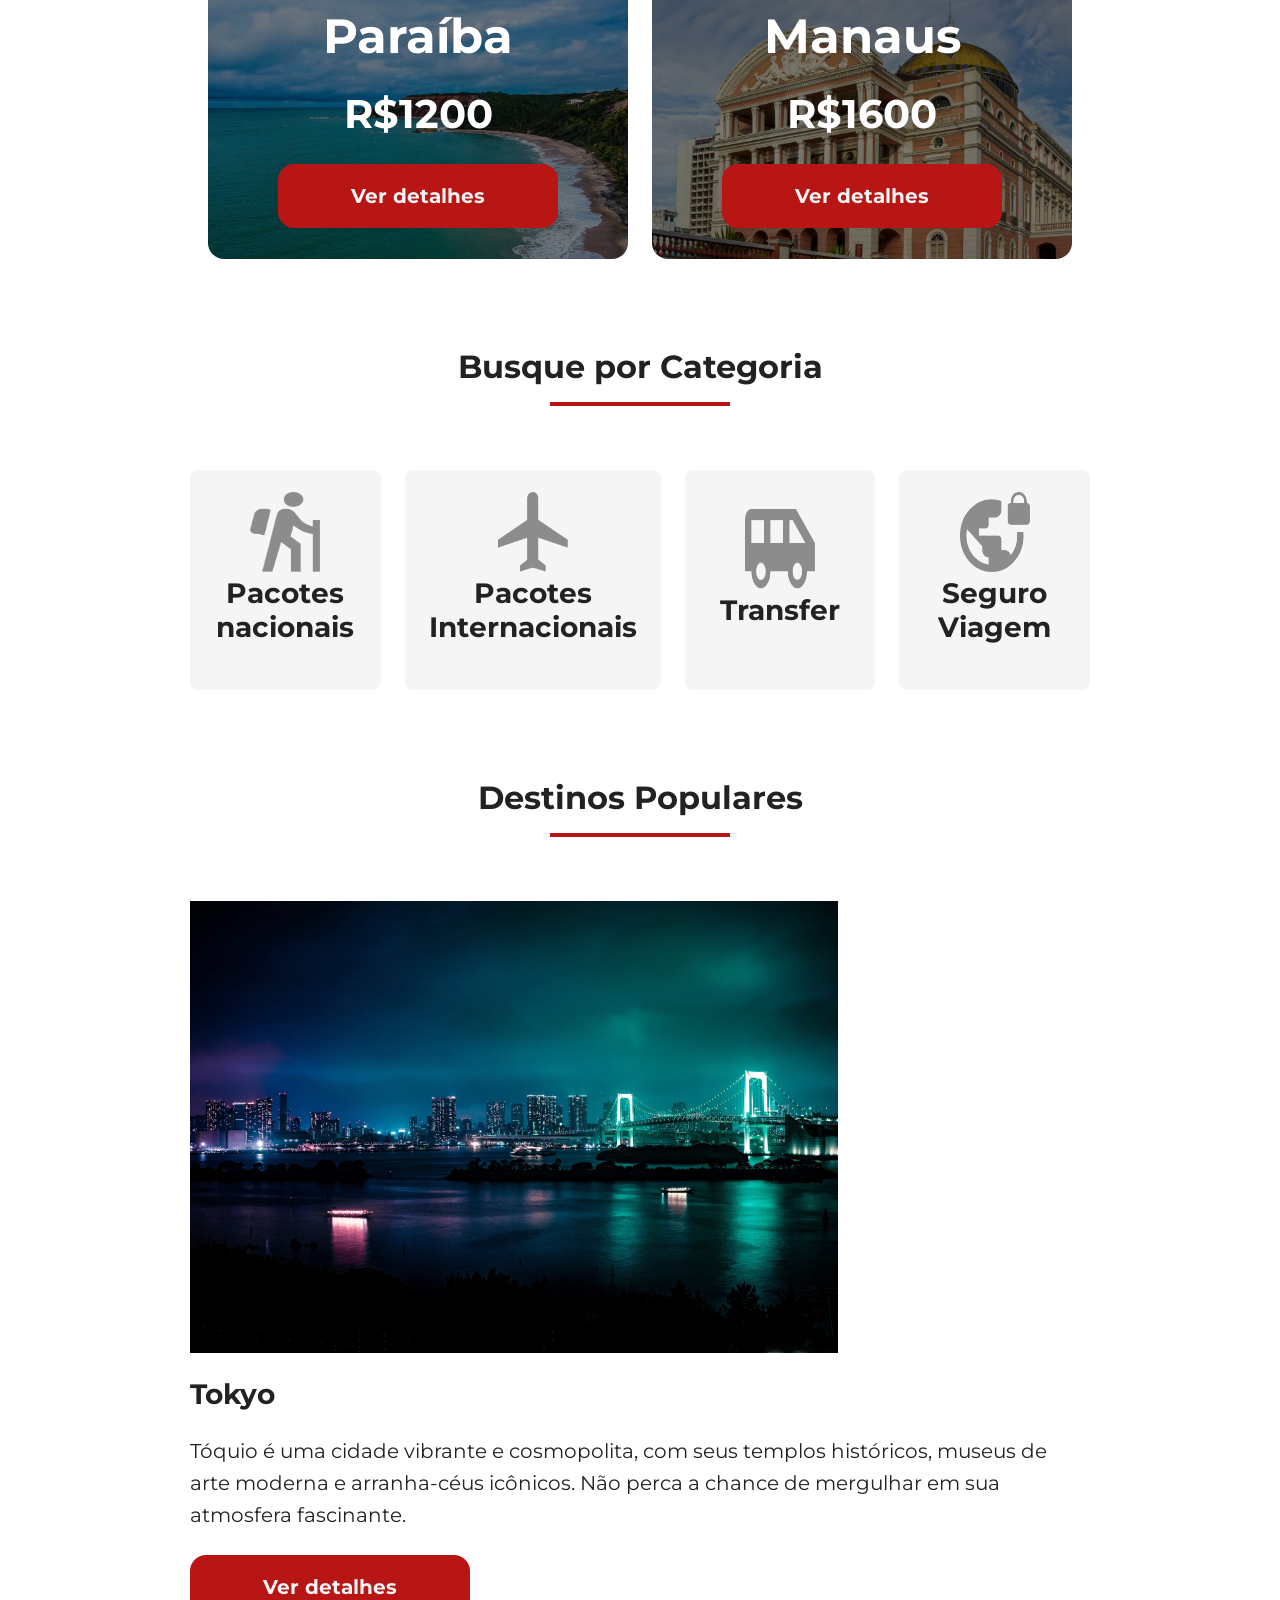
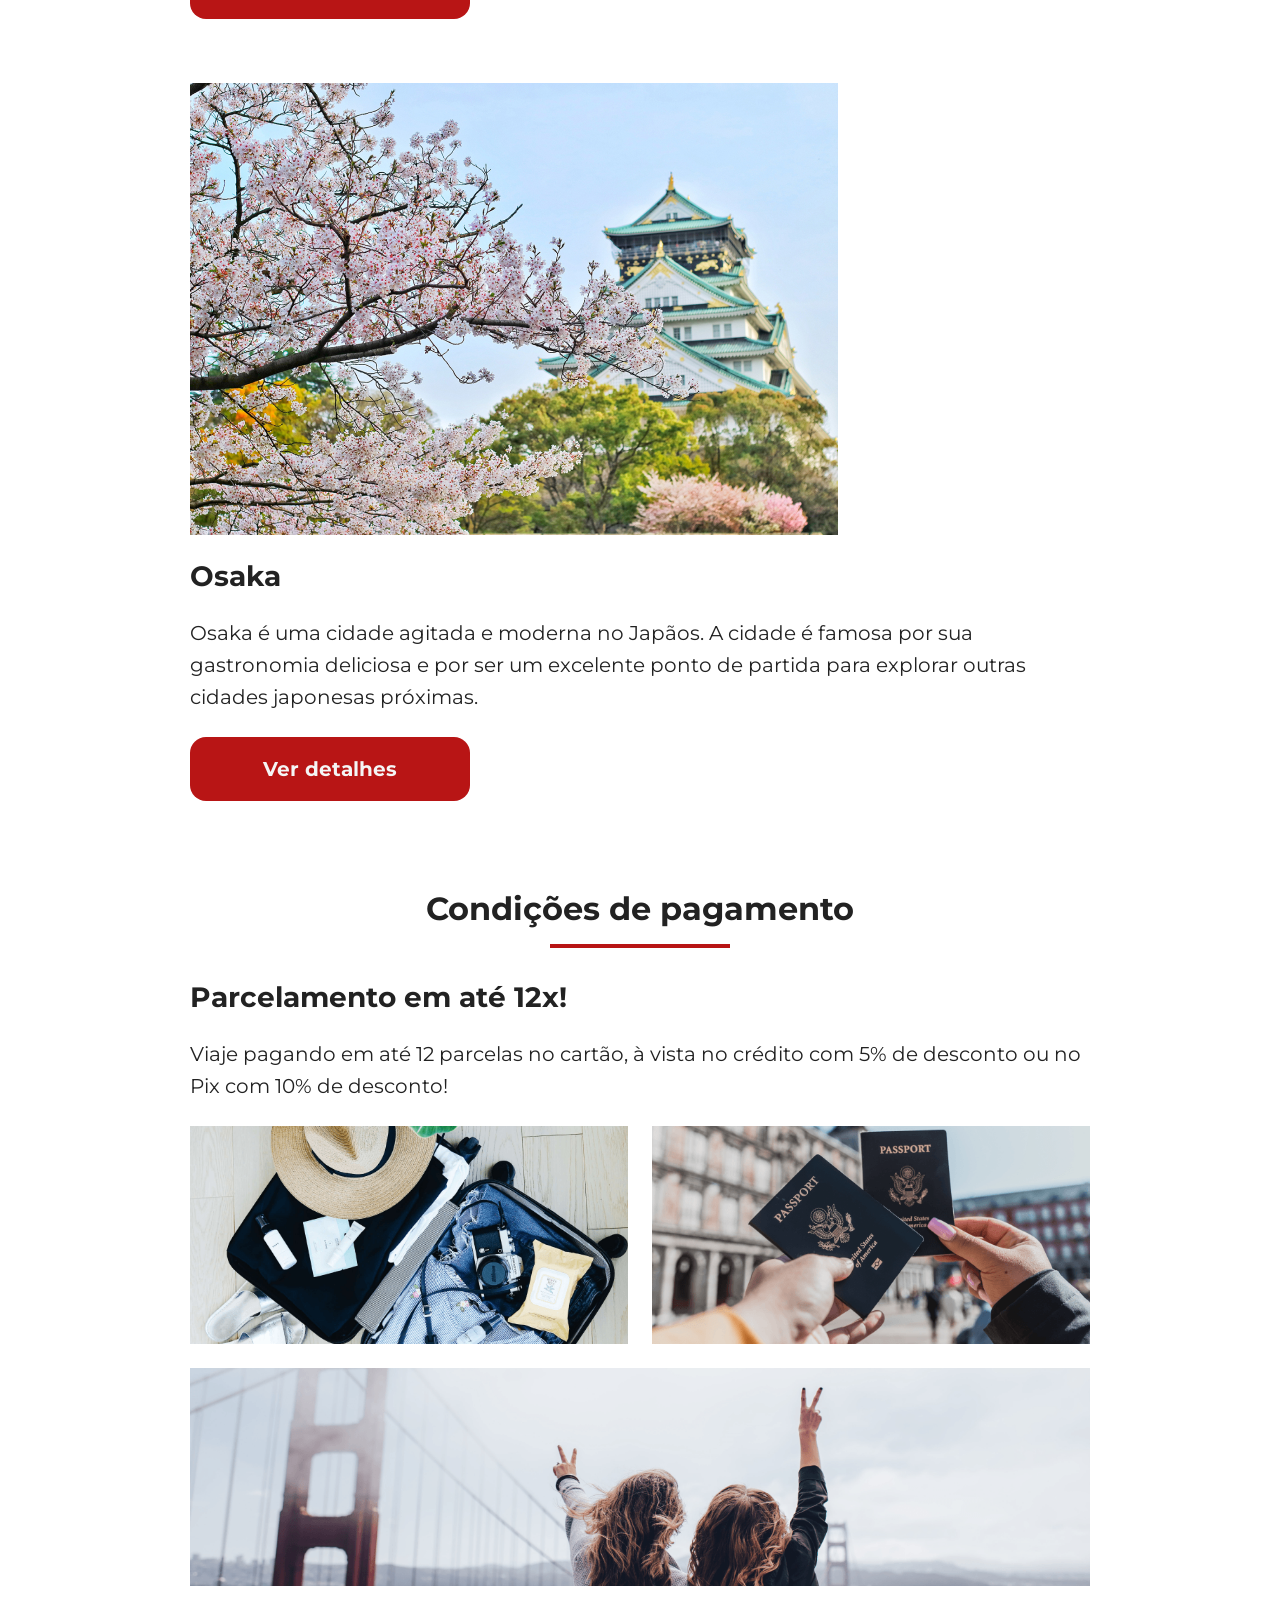
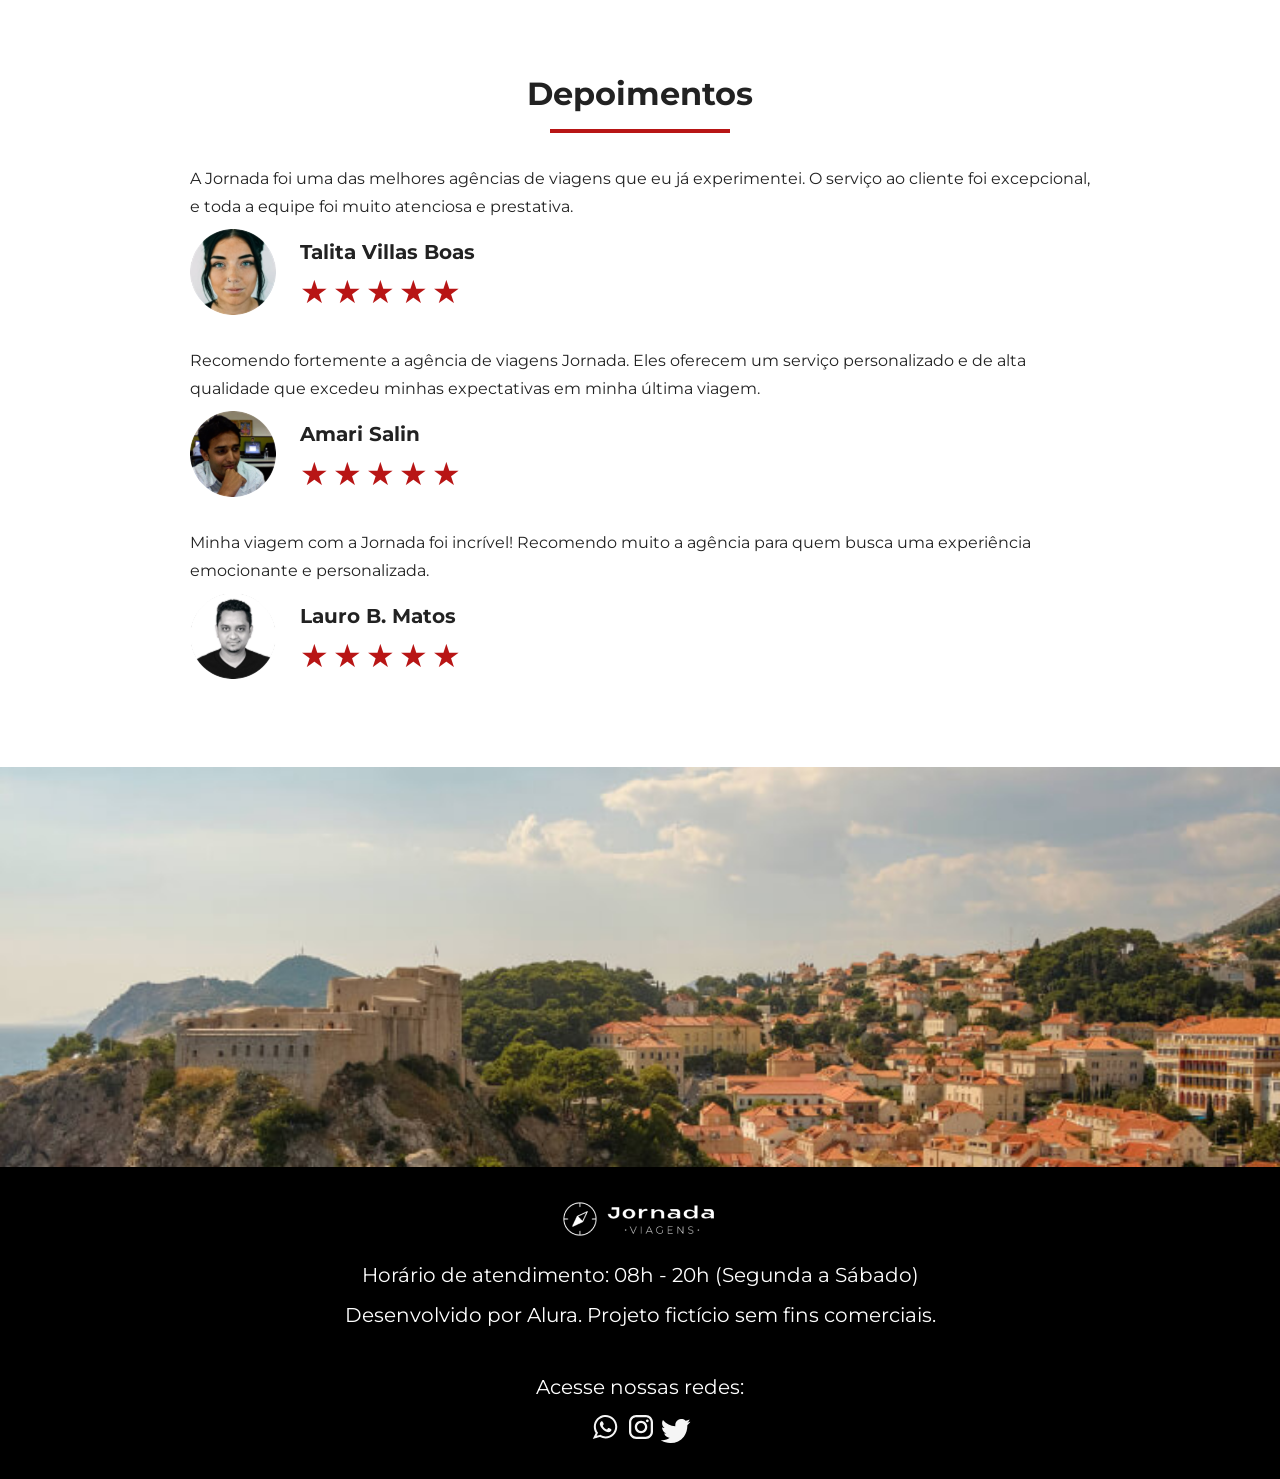
==== commit eebef503: "Adiciona responsividade para desktop" ====
--- a/index.html
+++ b/index.html
@@ -3,8 +3,18 @@
   <head>
     <meta charset="UTF-8" />
     <meta name="viewport" content="width=device-width, initial-scale=1.0" />
+    <meta name="description" content="Jornada Viagens, uma agência apaixonada por criar viagens inesquecíveis
+    ">
+
+    <meta name="og:title" content="Jornada Viagens">
+    <meta name="og:description" content="Jornada Viagens, uma agência apaixonada por criar viagens inesquecíveis">
+    <meta name="og:image" content="https://lidiavidal.github.io/jornada-viagens/logo-footer.png">
+    <meta name="og:type" content="website">
+    <meta name="og:url" content="https://lidiavidal.github.io/jornada-viagens">
+
+    <link rel="icon" href="favico.svg" type="xml/svg" />
     <link rel="stylesheet" href="./css/style.css" />
-    <link rel="shortcut icon" href="favico.png" type="image/x-icon" />
+    
     <title>Jornada Viagens</title>
   </head>
   <body>
@@ -28,18 +38,17 @@
         <nav role="navigation">
           <ul class="list-links">
             <li>
-              <a href="blog.html" target="_blank" title="Acessar blog">Blog</a>
+              <a href="blog.html" title="Acessar blog">Blog</a>
             </li>
             <li>
               <a
                 href="pacotes.html"
-                target="_blank"
                 title="Acessar pacotes de viagem"
                 >Pacotes de viagens</a
               >
             </li>
             <li>
-              <a href="contato.html" target="_blank" title="Acessar contato"
+              <a href="contato.html" title="Acessar contato"
                 >Contato</a
               >
             </li>
--- a/css/style.css
+++ b/css/style.css
@@ -0,0 +1,10 @@
+@import url(global.css);
+@import url(header.css);
+@import url(hero.css);
+@import url(offers.css);
+@import url(categories.css);
+@import url(destinations.css);
+@import url(payments.css);
+@import url(testimonials.css);
+@import url(footer.css);
+@import url(travel-packages.css);
